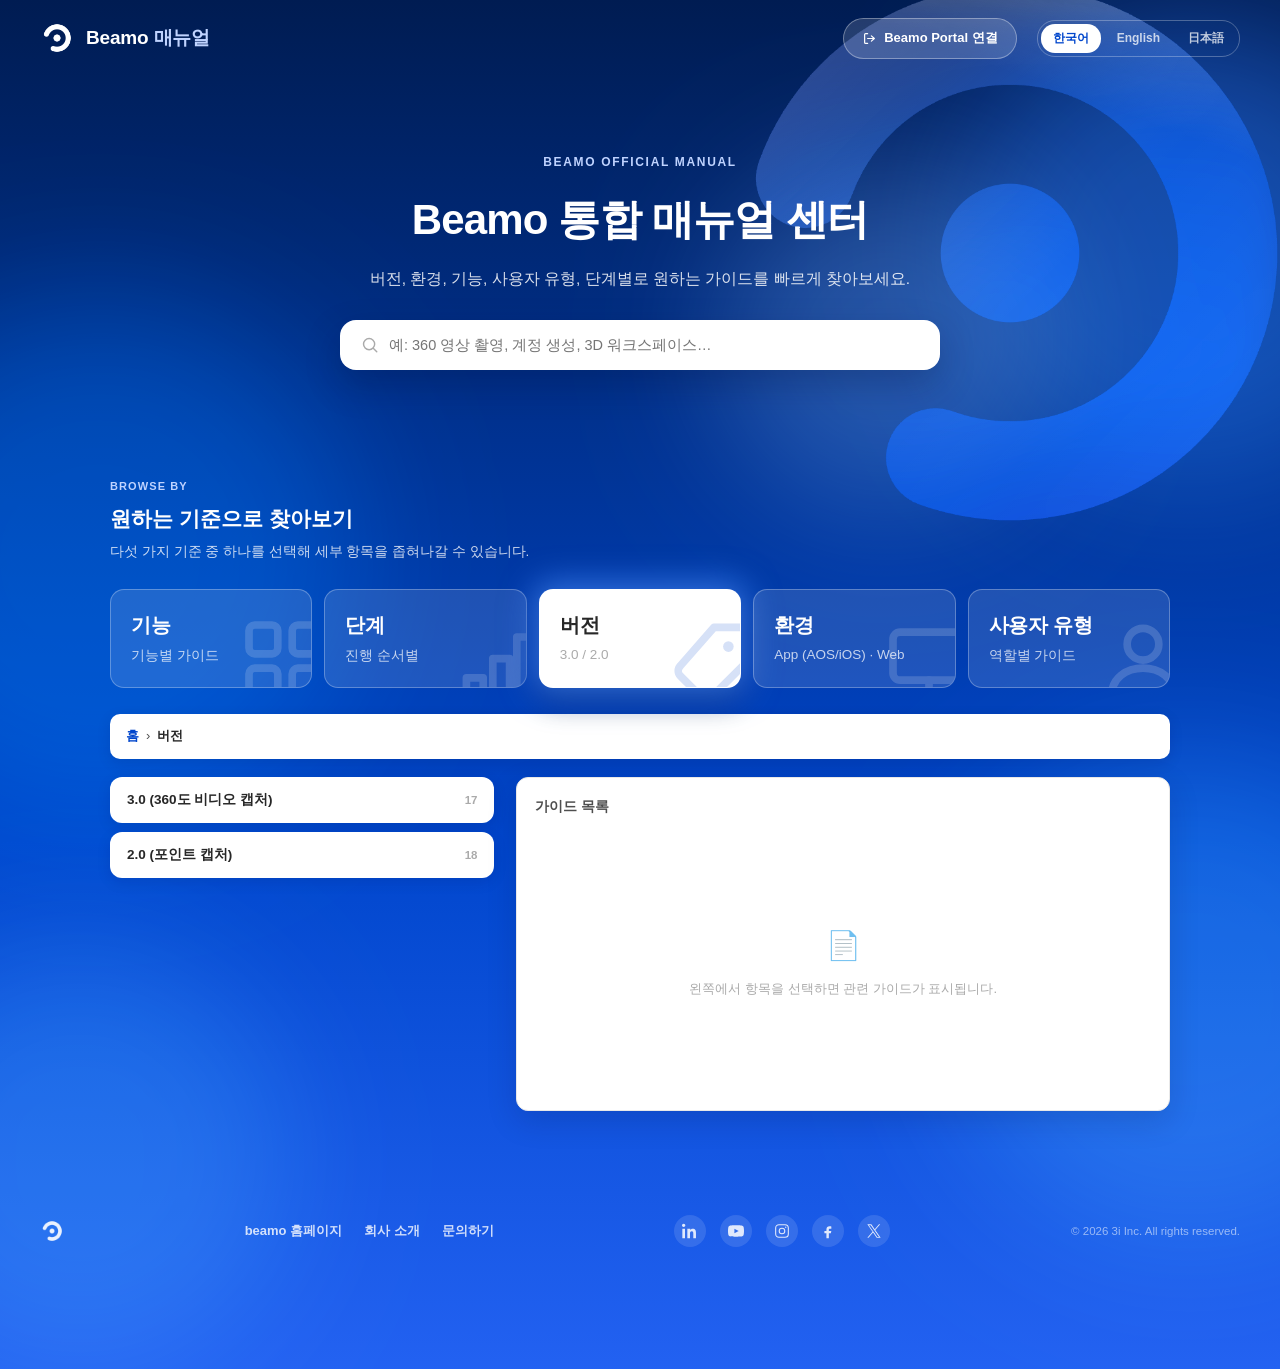
==== index.html @ c6eb1723 "모바일 웹페이지" ====
<!DOCTYPE html>
<html lang="ko">
<head>
<meta charset="UTF-8" />
<meta name="viewport" content="width=device-width, initial-scale=1.0, maximum-scale=1.0, user-scalable=no" />
<title>Beamo Manual Center</title>
<link rel="icon" type="image/png" href="beamo-mark-blue.png" />
<link rel="stylesheet" href="style.css" />
</head>
<body>

<div class="page-blob-3" aria-hidden="true"></div>
<div class="page-blob-4" aria-hidden="true"></div>
<div class="page-blob-5" aria-hidden="true"></div>
<div class="cursor-glow" id="cursor-glow" aria-hidden="true"></div>

<header>
  <div class="logo" id="logo-home">
    <img src="beamo-mark-white.png" alt="Beamo" class="logo-mark" />
    <div class="logo-text" id="site-name">Beamo <span>매뉴얼</span></div>
  </div>
  <div class="header-right">
    <a href="https://accounts.beamo.ai/login" target="_blank" rel="noopener" class="portal-btn" id="portal-btn">
      <svg viewBox="0 0 20 20"><path d="M7.5 3.5H4.8a1.3 1.3 0 0 0-1.3 1.3v10.4a1.3 1.3 0 0 0 1.3 1.3h2.7M12.5 13.5 16.5 10 12.5 6.5M16 10H7.5" stroke-width="1.6" stroke-linecap="round" stroke-linejoin="round"/></svg>
      <span id="portal-btn-label">Beamo Portal 연결</span>
    </a>
    <div class="lang-switch">
      <button data-lang="ko" class="active">한국어</button>
      <button data-lang="en">English</button>
      <button data-lang="ja">日本語</button>
    </div>
  </div>
</header>

<section class="hero">
  <div class="hero-watermark" aria-hidden="true"></div>
  <div class="hero-label" id="hero-label">BEAMO OFFICIAL MANUAL</div>
  <h1 id="hero-title">beamo 통합 매뉴얼 센터</h1>
  <p id="hero-subtitle">버전, 환경, 기능, 사용자 유형, 단계별로 원하는 가이드를 빠르게 찾아보세요.</p>
  <div class="hero-search">
    <span class="search-icon"><svg viewBox="0 0 20 20" fill="none" stroke="currentColor"><circle cx="9" cy="9" r="6.2" stroke-width="1.6"/><path d="M13.6 13.6 17.5 17.5" stroke-width="1.6" stroke-linecap="round"/></svg></span>
    <input type="text" id="hero-search-input" placeholder="예: 360 영상 촬영, 계정 생성, 3D 워크스페이스…" />
  </div>
</section>

<section class="browse" id="browse-section">
  <div class="section-head">
    <div class="eng" id="browse-eng">BROWSE BY</div>
    <h2 id="browse-title">원하는 기준으로 찾아보기</h2>
    <p id="browse-desc">다섯 가지 기준 중 하나를 선택해 세부 항목을 좁혀나갈 수 있습니다.</p>
  </div>

  <div class="tabs" id="tabs"></div>
  <div class="breadcrumb" id="breadcrumb"></div>

  <div class="panel" id="panel">
    <div class="chip-list" id="chip-list"></div>
    <div class="result-box">
      <div class="result-title" id="result-title"></div>
      <div id="result-area"></div>
    </div>
  </div>
</section>

<footer>
  <img src="beamo-mark-white.png" alt="beamo" class="footer-logo" />
  <div class="footer-links" id="footer-links"></div>
  <div class="footer-social" id="footer-social"></div>
  <div class="footer-copy" id="footer-copy"></div>
</footer>

<script src="content-data.js"></script>
<script src="i18n-ui.js"></script>
<script src="app.js"></script>
</body>
</html>
---- style.css ----
@font-face {
  font-family: 'Pretendard';
  src: url('https://cdn.jsdelivr.net/gh/orioncactus/pretendard@v1.3.9/dist/web/static/woff2/Pretendard-Regular.woff2') format('woff2');
  font-weight: 400;
}
@font-face {
  font-family: 'Pretendard';
  src: url('https://cdn.jsdelivr.net/gh/orioncactus/pretendard@v1.3.9/dist/web/static/woff2/Pretendard-Medium.woff2') format('woff2');
  font-weight: 500;
}
@font-face {
  font-family: 'Pretendard';
  src: url('https://cdn.jsdelivr.net/gh/orioncactus/pretendard@v1.3.9/dist/web/static/woff2/Pretendard-SemiBold.woff2') format('woff2');
  font-weight: 600;
}
@font-face {
  font-family: 'Pretendard';
  src: url('https://cdn.jsdelivr.net/gh/orioncactus/pretendard@v1.3.9/dist/web/static/woff2/Pretendard-Bold.woff2') format('woff2');
  font-weight: 700;
}

:root{
  --primary:#0046CC;
  --primary-hover:#3370DB;
  --primary-light:#E6EEFF;
  --text:#272727;
  --text-secondary:#4E4E4E;
  --caption:#aaaaaa;
  --border:#e8e8e8;
  --bg:#ffffff;
  --bg-soft:#f8f9fb;
  --gradient-brand:linear-gradient(135deg, #001C52 0%, #0046CC 55%, #2F6BFF 100%);
  --gradient-body-bg:linear-gradient(180deg, #001C52 0%, #0046CC 35%, #2F6BFF 65%, #001C52 100%);
}
*{box-sizing:border-box;margin:0;padding:0;}
html{scroll-behavior:smooth;}
body{
  position:relative;overflow-x:hidden;
  font-family:'Pretendard', -apple-system, sans-serif;
  color:var(--text);
  background-color:#001C52;
  background-image:
    radial-gradient(rgba(255,255,255,0.35) 0.6px, transparent 0.6px),
    var(--gradient-body-bg);
  background-size:18px 18px, 100% 2400px;
  background-repeat:repeat, no-repeat;
  line-height:1.6;
}
body::before{
  content:"";position:absolute;z-index:-1;pointer-events:none;
  top:20px;right:-140px;width:460px;height:460px;border-radius:50%;
  background:#2F6BFF;filter:blur(70px);opacity:0.42;mix-blend-mode:screen;
  animation:pageBlobA 18s ease-in-out infinite;
}
body::after{
  content:"";position:absolute;z-index:-1;pointer-events:none;
  top:300px;left:-160px;width:520px;height:520px;border-radius:50%;
  background:#0046CC;filter:blur(70px);opacity:0.45;mix-blend-mode:screen;
  animation:pageBlobB 22s ease-in-out infinite;
}
.page-blob-3{
  position:absolute;z-index:-1;pointer-events:none;
  top:170px;left:56%;width:340px;height:340px;border-radius:50%;
  background:#7fa8ff;filter:blur(65px);opacity:0.28;mix-blend-mode:screen;
  animation:pageBlobC 15s ease-in-out infinite;
}
.page-blob-4{
  position:absolute;z-index:-1;pointer-events:none;
  bottom:40px;right:-150px;width:480px;height:480px;border-radius:50%;
  background:#2F6BFF;filter:blur(70px);opacity:0.4;mix-blend-mode:screen;
  animation:pageBlobD 19s ease-in-out infinite;
}
.page-blob-5{
  position:absolute;z-index:-1;pointer-events:none;
  bottom:-90px;left:-130px;width:420px;height:420px;border-radius:50%;
  background:#2F6BFF;filter:blur(65px);opacity:0.36;mix-blend-mode:screen;
  animation:pageBlobE 16s ease-in-out infinite;
}
@keyframes pageBlobA{0%,100%{transform:translate(0,0) scale(1);}50%{transform:translate(-40px,35px) scale(1.12);}}
@keyframes pageBlobB{0%,100%{transform:translate(0,0) scale(1);}50%{transform:translate(35px,-30px) scale(1.08);}}
@keyframes pageBlobC{0%,100%{transform:translate(0,0) scale(1);}50%{transform:translate(-25px,-30px) scale(0.92);}}
@keyframes pageBlobD{0%,100%{transform:translate(0,0) scale(1);}50%{transform:translate(-30px,-25px) scale(1.1);}}
@keyframes pageBlobE{0%,100%{transform:translate(0,0) scale(1);}50%{transform:translate(30px,20px) scale(0.94);}}
@media (prefers-reduced-motion: reduce){
  body::before,body::after,.page-blob-3,.page-blob-4,.page-blob-5{animation:none !important;}
}
.cursor-glow{
  position:fixed;top:0;left:0;z-index:9999;pointer-events:none;
  width:26px;height:26px;margin:-13px 0 0 -13px;border-radius:50%;
  background:radial-gradient(circle, rgba(120,170,255,0.9) 0%, rgba(70,140,255,0.35) 45%, rgba(70,140,255,0) 72%);
  filter:blur(3px);mix-blend-mode:screen;
  opacity:0;transition:opacity .25s ease, transform .12s ease-out;
  will-change:transform;
}
.cursor-glow.active{opacity:1;}
@media (prefers-reduced-motion: reduce){
  .cursor-glow{transition:opacity .25s ease;}
}
a{text-decoration:none;color:inherit;}
button{font-family:inherit;cursor:pointer;border:none;background:none;}
ul{list-style:none;}

/* ---------- Header ---------- */
header{
  position:sticky;top:0;z-index:50;
  display:flex;align-items:center;justify-content:space-between;
  padding:18px 40px;
  background:transparent;
  box-shadow:none;
  transition:background .25s ease, box-shadow .25s ease, backdrop-filter .25s ease;
}
header.scrolled{
  background:rgba(0,20,70,0.62);
  backdrop-filter:blur(14px) saturate(1.4);
  -webkit-backdrop-filter:blur(14px) saturate(1.4);
  box-shadow:0 2px 18px rgba(0,20,70,0.18);
}
.logo{display:flex;align-items:center;gap:12px;cursor:pointer;}
.logo-mark{
  height:34px;width:auto;display:block;flex-shrink:0;
}
.logo-text{font-weight:800;font-size:19px;letter-spacing:-0.01em;color:#fff;white-space:nowrap;}
.logo-text span{color:#BFD3FF;}
.header-right{display:flex;align-items:center;gap:20px;}
.portal-btn{
  display:flex;align-items:center;gap:7px;
  padding:9px 18px;border:1.5px solid rgba(255,255,255,0.35);border-radius:22px;
  background:rgba(255,255,255,0.14);color:#fff;font-size:13px;font-weight:700;
  white-space:nowrap;transition:all .15s ease;
}
.portal-btn svg{width:15px;height:15px;stroke:currentColor;fill:none;flex-shrink:0;}
.portal-btn:hover{background:#fff;color:var(--primary);border-color:transparent;}
.lang-switch{display:flex;gap:4px;border:1.5px solid rgba(255,255,255,0.28);border-radius:18px;padding:3px;}
.lang-switch button{
  font-size:12px;font-weight:600;padding:6px 12px;border-radius:14px;color:rgba(255,255,255,0.75);
}
.lang-switch button.active{background:#fff;color:var(--primary);}

/* ---------- Hero ---------- */
.hero{
  position:relative;overflow:visible;
  text-align:center;padding:76px 24px 60px;
  background:transparent;
}
.hero-watermark{
  position:absolute;top:50%;right:-60px;transform:translateY(-50%);
  width:660px;height:660px;pointer-events:none;
  -webkit-mask-image:url("beamo-mark-white.png");
  mask-image:url("beamo-mark-white.png");
  -webkit-mask-size:contain;mask-size:contain;
  -webkit-mask-repeat:no-repeat;mask-repeat:no-repeat;
  -webkit-mask-position:center;mask-position:center;
  background:linear-gradient(135deg, rgba(255,255,255,0.22) 0%, rgba(255,255,255,0.04) 55%, rgba(255,255,255,0.12) 100%);
  backdrop-filter:blur(22px) saturate(1.3) brightness(1.12);
  -webkit-backdrop-filter:blur(22px) saturate(1.3) brightness(1.12);
  filter:drop-shadow(0 0 40px rgba(255,255,255,0.14));
  animation:heroMarkFloat 10s ease-in-out infinite;
}
.hero-watermark::after{
  content:"";position:absolute;inset:0;
  -webkit-mask-image:inherit;mask-image:inherit;
  -webkit-mask-size:contain;mask-size:contain;
  -webkit-mask-repeat:no-repeat;mask-repeat:no-repeat;
  -webkit-mask-position:center;mask-position:center;
  background:linear-gradient(200deg, rgba(255,255,255,0.32) 0%, rgba(255,255,255,0) 30%);
  mix-blend-mode:overlay;
}
@keyframes heroMarkFloat{0%,100%{transform:translateY(-50%) rotate(0deg);}50%{transform:translateY(calc(-50% + 14px)) rotate(-1.5deg);}}
@media (prefers-reduced-motion: reduce){
  .hero-watermark{animation:none !important;}
}
.hero-label{position:relative;z-index:2;font-size:12px;font-weight:700;color:#BFD3FF;letter-spacing:0.14em;margin-bottom:14px;}
.hero h1{position:relative;z-index:2;font-size:42px;font-weight:800;letter-spacing:-0.02em;margin-bottom:14px;color:#fff;}
.hero p{position:relative;z-index:2;font-size:15.5px;color:rgba(255,255,255,0.85);margin-bottom:28px;}
.hero-search{
  position:relative;z-index:2;max-width:600px;margin:0 auto;display:flex;align-items:center;gap:10px;
  background:#fff;border:1.5px solid rgba(255,255,255,0.4);border-radius:16px;
  padding:15px 20px;box-shadow:0 14px 34px rgba(0,15,60,0.25);
}
.hero-search input{flex:1;border:none;outline:none;font-size:14.5px;font-family:inherit;}
.hero-search .search-icon{display:flex;color:var(--caption);flex-shrink:0;}
.hero-search .search-icon svg{width:18px;height:18px;stroke:currentColor;fill:none;}

/* ---------- Browse-by section ---------- */
.browse{padding:48px 40px 72px;max-width:1140px;margin:0 auto;}
.section-head{margin-bottom:26px;}
.section-head .eng{font-size:11px;font-weight:700;color:#BFD3FF;letter-spacing:0.1em;margin-bottom:6px;}
.section-head h2{font-size:21px;font-weight:800;color:#fff;}
.section-head p{font-size:13.5px;color:rgba(255,255,255,0.8);margin-top:6px;}

.tabs{
  display:grid;grid-template-columns:repeat(5,1fr);gap:12px;margin-bottom:26px;
}
.tab-btn{
  position:relative;overflow:hidden;
  display:flex;flex-direction:column;align-items:flex-start;gap:8px;
  padding:22px 20px;border:1.5px solid rgba(255,255,255,0.28);border-radius:14px;
  background:rgba(255,255,255,0.12);transition:all .15s ease;text-align:left;
}
.tab-btn:hover{border-color:rgba(255,255,255,0.5);background:rgba(255,255,255,0.18);}
.tab-btn.active{
  background:#fff;border-color:transparent;
  box-shadow:
    0 0 32px 6px rgba(70,140,255,0.7),
    0 14px 30px rgba(0,10,45,0.4);
}
.tab-icon{
  position:absolute;z-index:0;bottom:-22px;right:-22px;
  width:96px;height:96px;color:#fff;opacity:0.16;pointer-events:none;
}
.tab-icon svg{width:100%;height:100%;stroke:currentColor;fill:none;}
.tab-btn.active .tab-icon{color:var(--primary);}
.tab-content{position:relative;z-index:1;display:flex;flex-direction:column;gap:8px;}
.tab-title{font-size:19.5px;font-weight:800;color:#fff;letter-spacing:-0.01em;}
.tab-btn.active .tab-title{color:var(--text);}
.tab-sub{font-size:13.5px;color:rgba(255,255,255,0.75);}
.tab-btn.active .tab-sub{color:var(--caption);}

/* breadcrumb */
.breadcrumb{
  display:flex;align-items:center;flex-wrap:wrap;gap:7px;font-size:13px;color:var(--text-secondary);
  margin-bottom:18px;padding:12px 16px;background:#fff;border-radius:10px;
  box-shadow:0 4px 14px rgba(0,20,70,0.12);
}
.breadcrumb b{color:var(--primary);font-weight:700;cursor:pointer;}
.breadcrumb .crumb-current{color:var(--text);font-weight:700;}

/* panel: chip list + results */
.panel{display:grid;grid-template-columns:1fr 1.7fr;gap:22px;align-items:start;transition:grid-template-columns .15s ease;}
.panel.reading-mode{grid-template-columns:1fr;}
.panel.reading-mode .chip-list{display:none;}
.chip-list{display:flex;flex-direction:column;gap:9px;}
.chip{
  display:flex;align-items:center;justify-content:space-between;gap:10px;
  padding:13px 16px;border:1.5px solid transparent;border-radius:12px;
  font-size:13.5px;font-weight:700;color:var(--text);background:#fff;transition:all .15s ease;
  box-shadow:0 4px 14px rgba(0,20,70,0.12);
}
.chip:hover{border-color:var(--primary);box-shadow:0 6px 16px rgba(0,20,70,0.18);}
.chip.active{background:var(--primary-light);border-color:var(--primary);color:var(--primary);}
.chip .count{font-size:11.5px;color:var(--caption);font-weight:600;}
.chip.active .count{color:var(--primary);}

/* result / article list */
.result-box{
  border:1px solid var(--border);border-radius:12px;padding:18px;min-height:320px;background:#fff;
  box-shadow:0 10px 30px rgba(0,20,70,0.16);
  transition:max-width .15s ease, padding .15s ease;
}
.panel.reading-mode .result-box{
  max-width:880px;margin:0 auto;padding:36px 44px;background:#fff;
}
.result-title{font-size:13.5px;font-weight:700;margin-bottom:15px;color:var(--text-secondary);}
.panel.reading-mode .result-title{display:none;}
.article-card{
  display:flex;align-items:flex-start;gap:13px;
  background:#fff;border:1.5px solid var(--border);border-radius:11px;
  padding:15px 16px;margin-bottom:10px;cursor:pointer;transition:all .15s;
}
.article-card:hover{border-color:var(--primary);box-shadow:0 6px 16px rgba(0,70,204,0.08);}
.article-card .badge{
  flex-shrink:0;font-size:10.5px;font-weight:700;color:var(--primary);
  background:var(--primary-light);border-radius:6px;padding:4px 9px;white-space:nowrap;
}
.article-card .a-title{font-size:14.5px;font-weight:700;color:var(--text);margin-bottom:4px;}
.article-card .a-snippet{font-size:12.5px;color:var(--text-secondary);
  display:-webkit-box;-webkit-line-clamp:2;-webkit-box-orient:vertical;overflow:hidden;}
.empty-state{
  display:flex;flex-direction:column;align-items:center;justify-content:center;
  height:260px;color:var(--caption);font-size:13px;text-align:center;gap:6px;
}
.empty-state .em-icon{font-size:28px;margin-bottom:4px;}

/* article detail — full document reading view */
.article-detail{background:#fff;border-radius:12px;}
.a-top-row{display:flex;align-items:center;justify-content:space-between;gap:12px;margin-bottom:24px;flex-wrap:wrap;}
.back-btn{
  display:inline-flex;align-items:center;gap:7px;font-size:13.5px;font-weight:700;
  color:var(--primary);padding:9px 6px;
}
.share-btn{
  display:inline-flex;align-items:center;gap:7px;font-size:13px;font-weight:700;
  color:var(--primary);background:var(--primary-light);border-radius:8px;padding:8px 14px;
  transition:all .15s ease;
}
.share-btn svg{width:16px;height:16px;flex-shrink:0;}
.share-btn:hover{background:var(--primary);color:#fff;}
.share-btn.copied{background:#1a9c5e;color:#fff;}
.article-detail .a-badge-row{margin-bottom:12px;}
.article-detail .a-badge-row span{
  font-size:11.5px;font-weight:700;color:var(--primary);background:var(--primary-light);
  padding:5px 12px;border-radius:7px;
}
.article-detail h3.a-doc-title{font-size:27px;font-weight:800;margin-bottom:26px;line-height:1.4;letter-spacing:-0.01em;}
.article-body{font-size:15px;color:var(--text-secondary);}
.article-body h2{font-size:18px;font-weight:700;color:var(--text);margin:28px 0 12px;}
.article-body h3{font-size:15.5px;font-weight:700;color:var(--text);margin:22px 0 10px;}
.article-body h4{font-size:14px;font-weight:700;color:var(--text);margin:18px 0 8px;}
.article-body p{margin-bottom:14px;line-height:1.8;}
.article-body ul, .article-body ol{margin:0 0 14px 22px;}
.article-body li{margin-bottom:8px;line-height:1.8;}
.article-body strong{color:var(--text);font-weight:700;}
.article-body hr{border:none;border-top:1px solid var(--border);margin:26px 0;}
.article-body img{max-width:100%;height:auto;border-radius:10px;border:1px solid var(--border);margin:10px 0 18px;display:block;cursor:zoom-in;transition:opacity .15s ease;}
.article-body img:hover{opacity:0.88;}

/* image lightbox */
.lightbox-overlay{
  position:fixed;inset:0;z-index:200;background:rgba(20,20,24,0.88);
  display:none;align-items:center;justify-content:center;padding:40px;
  cursor:zoom-out;
}
.lightbox-overlay.open{display:flex;}
.lightbox-overlay .lightbox-img{
  max-width:100%;max-height:100%;border-radius:8px;
  box-shadow:0 20px 60px rgba(0,0,0,0.5);cursor:default;
}
.lightbox-overlay .lightbox-close{
  position:absolute;top:20px;right:28px;font-size:32px;line-height:1;color:#fff;
  background:rgba(255,255,255,0.12);border-radius:50%;width:40px;height:40px;
  display:flex;align-items:center;justify-content:center;cursor:pointer;
}
.lightbox-overlay .lightbox-close:hover{background:rgba(255,255,255,0.24);}
.article-body table{width:100%;border-collapse:collapse;margin:12px 0 20px;font-size:12.5px;}
.article-body th, .article-body td{border:1px solid var(--border);padding:9px 11px;text-align:left;vertical-align:top;white-space:normal;word-break:keep-all;}
.article-body th{background:var(--bg-soft);font-weight:700;color:var(--text);}
.article-body td[colspan]{background:var(--primary-light);font-weight:600;color:var(--text);}
.article-body a[data-goto-key]{color:var(--primary);font-weight:600;text-decoration:underline;cursor:pointer;}
.article-body a[data-goto-key]:hover{color:var(--primary-hover);}

.external-link-box{
  margin-top:24px;padding:16px 18px;background:var(--primary-light);border-radius:12px;
  display:flex;align-items:center;justify-content:space-between;gap:12px;flex-wrap:wrap;
}
.external-link-box span{font-size:13.5px;color:var(--text);font-weight:500;}
.external-link-box a.ext-btn{
  background:var(--gradient-brand);color:#fff;font-size:13px;font-weight:700;
  padding:10px 18px;border-radius:9px;white-space:nowrap;box-shadow:0 4px 12px rgba(0,70,204,0.25);
}

/* search results mode */
.search-info{font-size:13px;color:var(--text-secondary);margin-bottom:15px;}
.search-info b{color:var(--primary);}

/* ---------- Footer ---------- */
footer{
  padding:32px 40px;
  display:flex;justify-content:space-between;align-items:center;flex-wrap:wrap;gap:16px;
  background:transparent;
}
.footer-logo{height:24px;width:auto;opacity:0.9;}
.footer-links{display:flex;gap:22px;font-size:13px;color:rgba(255,255,255,0.8);flex-wrap:wrap;}
.footer-links button,.footer-links a{font-size:13px;font-weight:600;color:rgba(255,255,255,0.8);}
.footer-links button:hover,.footer-links a:hover{color:#fff;}
.footer-social{display:flex;gap:14px;align-items:center;}
.footer-social .social-link{display:flex;align-items:center;justify-content:center;width:32px;height:32px;border-radius:50%;background:rgba(255,255,255,0.12);color:rgba(255,255,255,0.85);transition:all .15s ease;}
.footer-social .social-link svg{width:16px;height:16px;}
.footer-social .social-link:hover{background:rgba(255,255,255,0.22);color:#fff;}
.footer-copy{font-size:11.5px;color:rgba(255,255,255,0.55);}

@media (max-width:900px){
  .tabs{grid-template-columns:repeat(3,1fr);}
  .panel{grid-template-columns:1fr;}
  .portal-btn span{display:none;}
  .portal-btn{padding:9px;border-radius:50%;}
  .panel.reading-mode .result-box{padding:24px 20px;}

  .logo-text{font-size:16px;}
  .lang-switch button{font-size:11px;padding:5px 9px;}
  .hero-label{font-size:10.5px;}
  .hero h1{font-size:30px;}
  .hero p{font-size:13.5px;}
  .hero-search input{font-size:13.5px;}
  .section-head h2{font-size:18px;}
  .section-head p{font-size:12.5px;}
  .tab-title{font-size:17px;}
  .tab-sub{font-size:12px;}
}
@media (max-width:600px){
  .tabs{grid-template-columns:repeat(2,1fr);}

  .logo-text{font-size:14px;}
  .lang-switch button{font-size:10px;padding:4px 7px;}
  .hero-label{font-size:9.5px;letter-spacing:0.1em;}
  .hero h1{font-size:23px;margin-bottom:10px;}
  .hero p{font-size:12.5px;}
  .hero-search input{font-size:13px;}
  .section-head h2{font-size:16.5px;}
  .tab-title{font-size:15.5px;}
  .tab-sub{font-size:11.5px;}

  header{padding:14px 16px;}
  .logo{gap:8px;}
  .logo-mark{height:28px;}
  .logo-text{font-size:13px;}
}
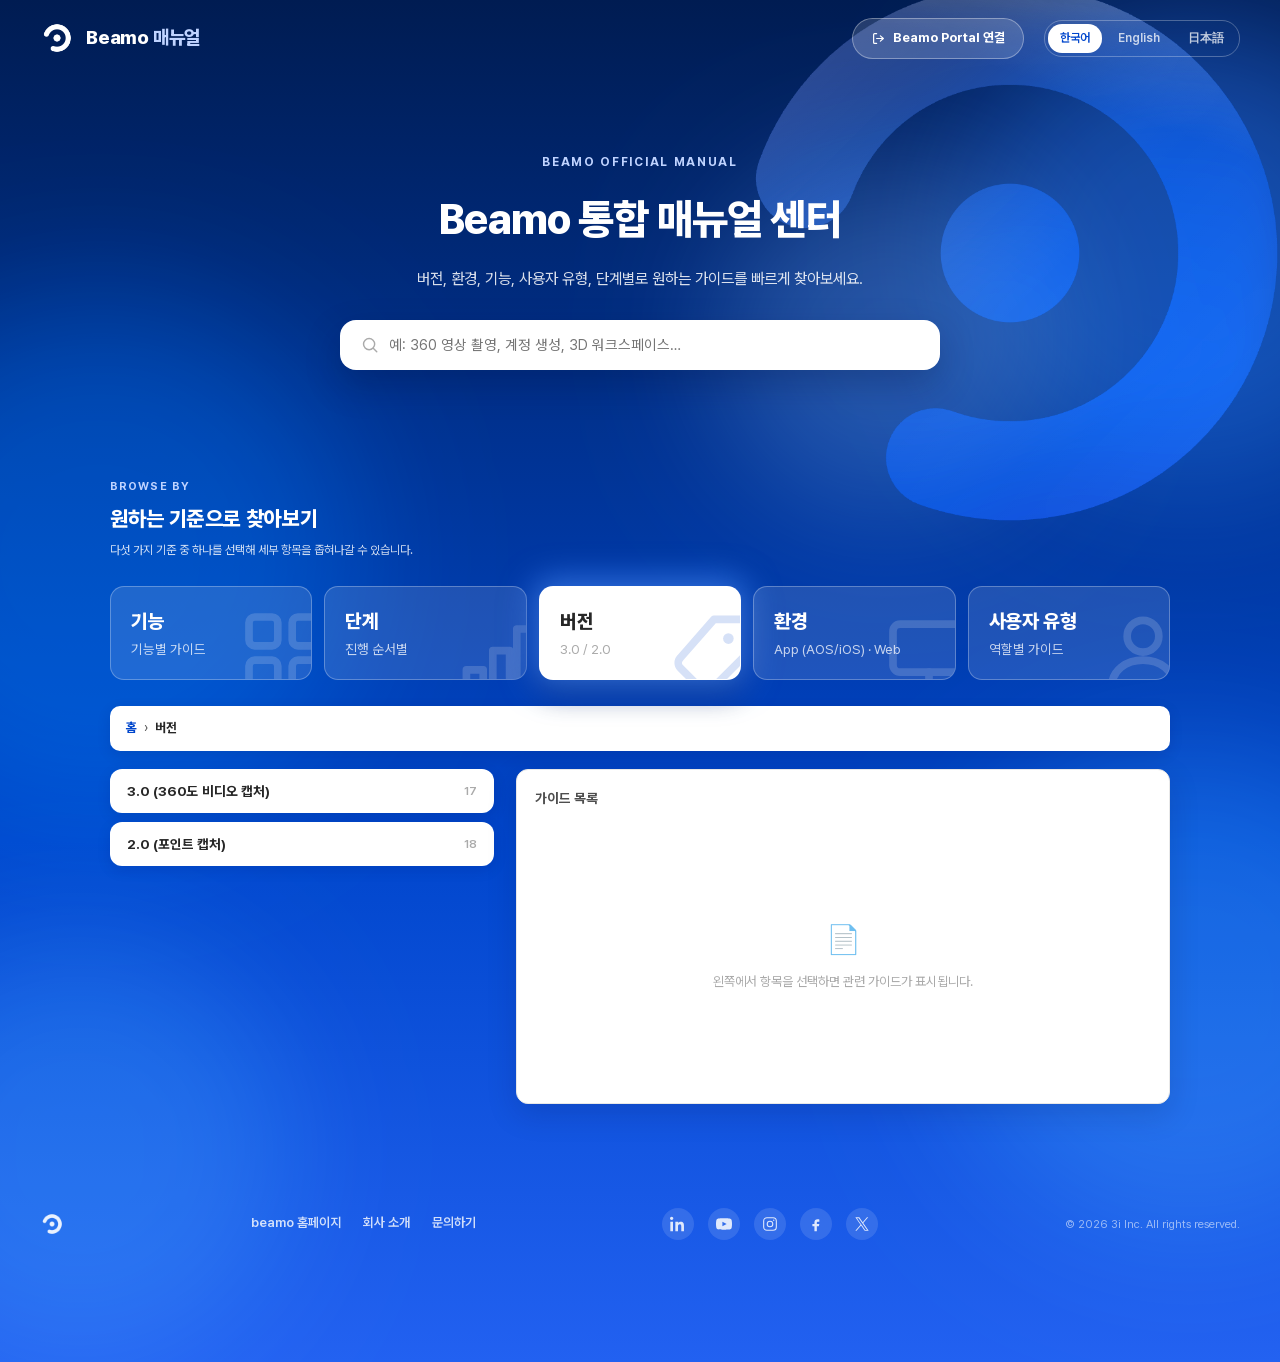
==== commit 05e248af: "Update index.html" ====
--- a/index.html
+++ b/index.html
@@ -47,7 +47,7 @@
   <div class="section-head">
     <div class="eng" id="browse-eng">BROWSE BY</div>
     <h2 id="browse-title">원하는 기준으로 찾아보기</h2>
-    <p id="browse-desc">다섯 가지 기준 중 하나를 선택해 세부 항목을 좁혀나갈 수 있습니다.</p>
+    <p id="browse-desc" style="font-size:12px;">다섯 가지 기준 중 하나를 선택해 세부 항목을 좁혀나갈 수 있습니다.</p>
   </div>
 
   <div class="tabs" id="tabs"></div>
--- a/style.css
+++ b/style.css
@@ -1,22 +1,8 @@
 @font-face {
   font-family: 'Pretendard';
-  src: url('https://cdn.jsdelivr.net/gh/orioncactus/pretendard@v1.3.9/dist/web/static/woff2/Pretendard-Regular.woff2') format('woff2');
-  font-weight: 400;
-}
-@font-face {
-  font-family: 'Pretendard';
-  src: url('https://cdn.jsdelivr.net/gh/orioncactus/pretendard@v1.3.9/dist/web/static/woff2/Pretendard-Medium.woff2') format('woff2');
-  font-weight: 500;
-}
-@font-face {
-  font-family: 'Pretendard';
-  src: url('https://cdn.jsdelivr.net/gh/orioncactus/pretendard@v1.3.9/dist/web/static/woff2/Pretendard-SemiBold.woff2') format('woff2');
-  font-weight: 600;
-}
-@font-face {
-  font-family: 'Pretendard';
-  src: url('https://cdn.jsdelivr.net/gh/orioncactus/pretendard@v1.3.9/dist/web/static/woff2/Pretendard-Bold.woff2') format('woff2');
-  font-weight: 700;
+  src: url('PretendardVariable.woff2') format('woff2-variations'), url('PretendardVariable.woff2') format('woff2');
+  font-weight: 45 920;
+  font-display: swap;
 }
 
 :root{
@@ -33,18 +19,27 @@
   --gradient-body-bg:linear-gradient(180deg, #001C52 0%, #0046CC 35%, #2F6BFF 65%, #001C52 100%);
 }
 *{box-sizing:border-box;margin:0;padding:0;}
-html{scroll-behavior:smooth;}
+html{scroll-behavior:smooth;touch-action:pan-y;}
+html.zoom-allowed{touch-action:auto;}
+html.zoom-allowed body{touch-action:auto;}
 body{
-  position:relative;overflow-x:hidden;
+  position:relative;overflow-x:hidden;touch-action:pan-y;
   font-family:'Pretendard', -apple-system, sans-serif;
   color:var(--text);
   background-color:#001C52;
-  background-image:
-    radial-gradient(rgba(255,255,255,0.35) 0.6px, transparent 0.6px),
-    var(--gradient-body-bg);
-  background-size:18px 18px, 100% 2400px;
-  background-repeat:repeat, no-repeat;
+  background-image:var(--gradient-body-bg);
+  background-size:100% 2400px;
+  background-repeat:no-repeat;
   line-height:1.6;
+}
+@media (min-width:901px){
+  body{
+    background-image:
+      radial-gradient(rgba(255,255,255,0.35) 0.6px, transparent 0.6px),
+      var(--gradient-body-bg);
+    background-size:18px 18px, 100% 2400px;
+    background-repeat:repeat, no-repeat;
+  }
 }
 body::before{
   content:"";position:absolute;z-index:-1;pointer-events:none;
@@ -322,7 +317,9 @@
 }
 .lightbox-overlay .lightbox-close:hover{background:rgba(255,255,255,0.24);}
 .article-body table{width:100%;border-collapse:collapse;margin:12px 0 20px;font-size:12.5px;}
-.article-body th, .article-body td{border:1px solid var(--border);padding:9px 11px;text-align:left;vertical-align:top;white-space:normal;word-break:keep-all;}
+.article-body th, .article-body td{border:1px solid var(--border);padding:9px 11px;text-align:left;vertical-align:top;white-space:normal;word-break:keep-all;overflow-wrap:break-word;}
+/* Japanese prose has no spaces to break at — keep-all would refuse to wrap at all and blow out the table width, so let Japanese use normal CJK line-breaking instead */
+html:lang(ja) .article-body th, html:lang(ja) .article-body td{word-break:normal;}
 .article-body th{background:var(--bg-soft);font-weight:700;color:var(--text);}
 .article-body td[colspan]{background:var(--primary-light);font-weight:600;color:var(--text);}
 .article-body a[data-goto-key]{color:var(--primary);font-weight:600;text-decoration:underline;cursor:pointer;}
@@ -375,22 +372,64 @@
   .section-head p{font-size:12.5px;}
   .tab-title{font-size:17px;}
   .tab-sub{font-size:12px;}
+  .hero-watermark{width:480px;height:480px;right:-80px;}
 }
 @media (max-width:600px){
   .tabs{grid-template-columns:repeat(2,1fr);}
+
+  .article-card{flex-direction:column;align-items:flex-start;}
+  .article-card .badge{white-space:normal;}
 
   .logo-text{font-size:14px;}
   .lang-switch button{font-size:10px;padding:4px 7px;}
   .hero-label{font-size:9.5px;letter-spacing:0.1em;}
   .hero h1{font-size:23px;margin-bottom:10px;}
-  .hero p{font-size:12.5px;}
+  .hero p{font-size:11px;}
   .hero-search input{font-size:13px;}
   .section-head h2{font-size:16.5px;}
+  .section-head p{font-size:12px;}
   .tab-title{font-size:15.5px;}
   .tab-sub{font-size:11.5px;}
+  .hero-watermark{width:360px;height:360px;right:-90px;}
 
   header{padding:14px 16px;}
   .logo{gap:8px;}
   .logo-mark{height:28px;}
   .logo-text{font-size:13px;}
 }
+
+/* ---------- Mobile: distraction-free article reading page ---------- */
+@media (max-width:760px){
+  body.mobile-article-view{background-color:#fff;background-image:none;}
+  body.mobile-article-view::before,
+  body.mobile-article-view::after,
+  body.mobile-article-view .page-blob-3,
+  body.mobile-article-view .page-blob-4,
+  body.mobile-article-view .page-blob-5,
+  body.mobile-article-view .cursor-glow,
+  body.mobile-article-view header,
+  body.mobile-article-view .hero,
+  body.mobile-article-view .section-head,
+  body.mobile-article-view .tabs,
+  body.mobile-article-view .breadcrumb,
+  body.mobile-article-view footer{
+    display:none;
+  }
+  body.mobile-article-view .browse{padding:0;max-width:none;}
+  body.mobile-article-view .panel{gap:0;}
+  body.mobile-article-view .panel.reading-mode .result-box{
+    border:none;border-radius:0;box-shadow:none;
+    padding:20px 18px 100px;max-width:none;min-height:100vh;background:#fff;
+  }
+  body.mobile-article-view .article-detail{border-radius:0;}
+  body.mobile-article-view .a-top-row{
+    position:fixed;left:0;right:0;bottom:0;z-index:200;
+    margin:0;padding:12px 16px;background:#fff;
+    box-shadow:0 -6px 20px rgba(0,20,70,0.14);
+  }
+  body.mobile-article-view .back-btn{
+    flex:1;justify-content:center;padding:12px;margin:0;
+    background:var(--primary-light);border-radius:10px;color:var(--primary);
+  }
+  body.mobile-article-view .share-btn{flex-shrink:0;}
+}
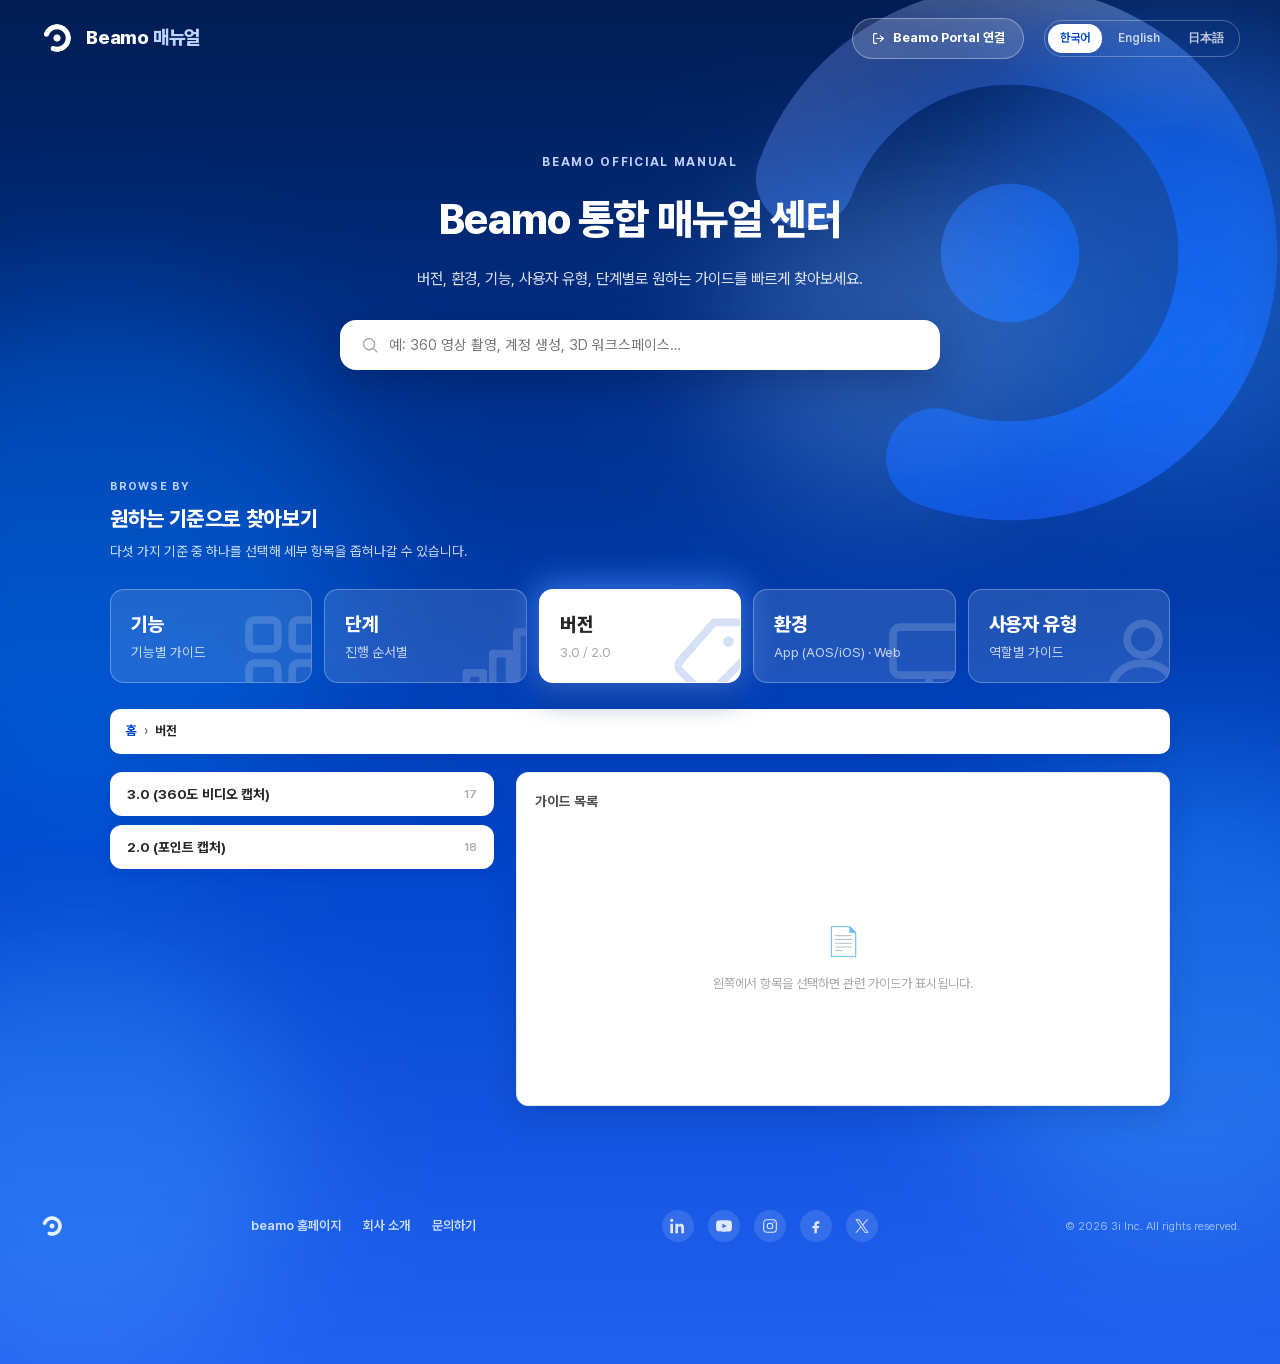
==== commit 66aff5bb: "Update index.html" ====
--- a/index.html
+++ b/index.html
@@ -47,7 +47,7 @@
   <div class="section-head">
     <div class="eng" id="browse-eng">BROWSE BY</div>
     <h2 id="browse-title">원하는 기준으로 찾아보기</h2>
-    <p id="browse-desc" style="font-size:12px;">다섯 가지 기준 중 하나를 선택해 세부 항목을 좁혀나갈 수 있습니다.</p>
+    <p id="browse-desc">다섯 가지 기준 중 하나를 선택해 세부 항목을 좁혀나갈 수 있습니다.</p>
   </div>
 
   <div class="tabs" id="tabs"></div>
--- a/style.css
+++ b/style.css
@@ -19,7 +19,7 @@
   --gradient-body-bg:linear-gradient(180deg, #001C52 0%, #0046CC 35%, #2F6BFF 65%, #001C52 100%);
 }
 *{box-sizing:border-box;margin:0;padding:0;}
-html{scroll-behavior:smooth;touch-action:pan-y;}
+html{scroll-behavior:smooth;touch-action:pan-y;-webkit-text-size-adjust:100%;text-size-adjust:100%;}
 html.zoom-allowed{touch-action:auto;}
 html.zoom-allowed body{touch-action:auto;}
 body{
@@ -181,7 +181,7 @@
 .section-head{margin-bottom:26px;}
 .section-head .eng{font-size:11px;font-weight:700;color:#BFD3FF;letter-spacing:0.1em;margin-bottom:6px;}
 .section-head h2{font-size:21px;font-weight:800;color:#fff;}
-.section-head p{font-size:13.5px;color:rgba(255,255,255,0.8);margin-top:6px;}
+.section-head p{font-size:13.5px;color:rgba(255,255,255,0.8);margin-top:6px;word-break:keep-all;}
 
 .tabs{
   display:grid;grid-template-columns:repeat(5,1fr);gap:12px;margin-bottom:26px;
@@ -387,7 +387,7 @@
   .hero p{font-size:11px;}
   .hero-search input{font-size:13px;}
   .section-head h2{font-size:16.5px;}
-  .section-head p{font-size:12px;}
+  .section-head p{font-size:11px;}
   .tab-title{font-size:15.5px;}
   .tab-sub{font-size:11.5px;}
   .hero-watermark{width:360px;height:360px;right:-90px;}
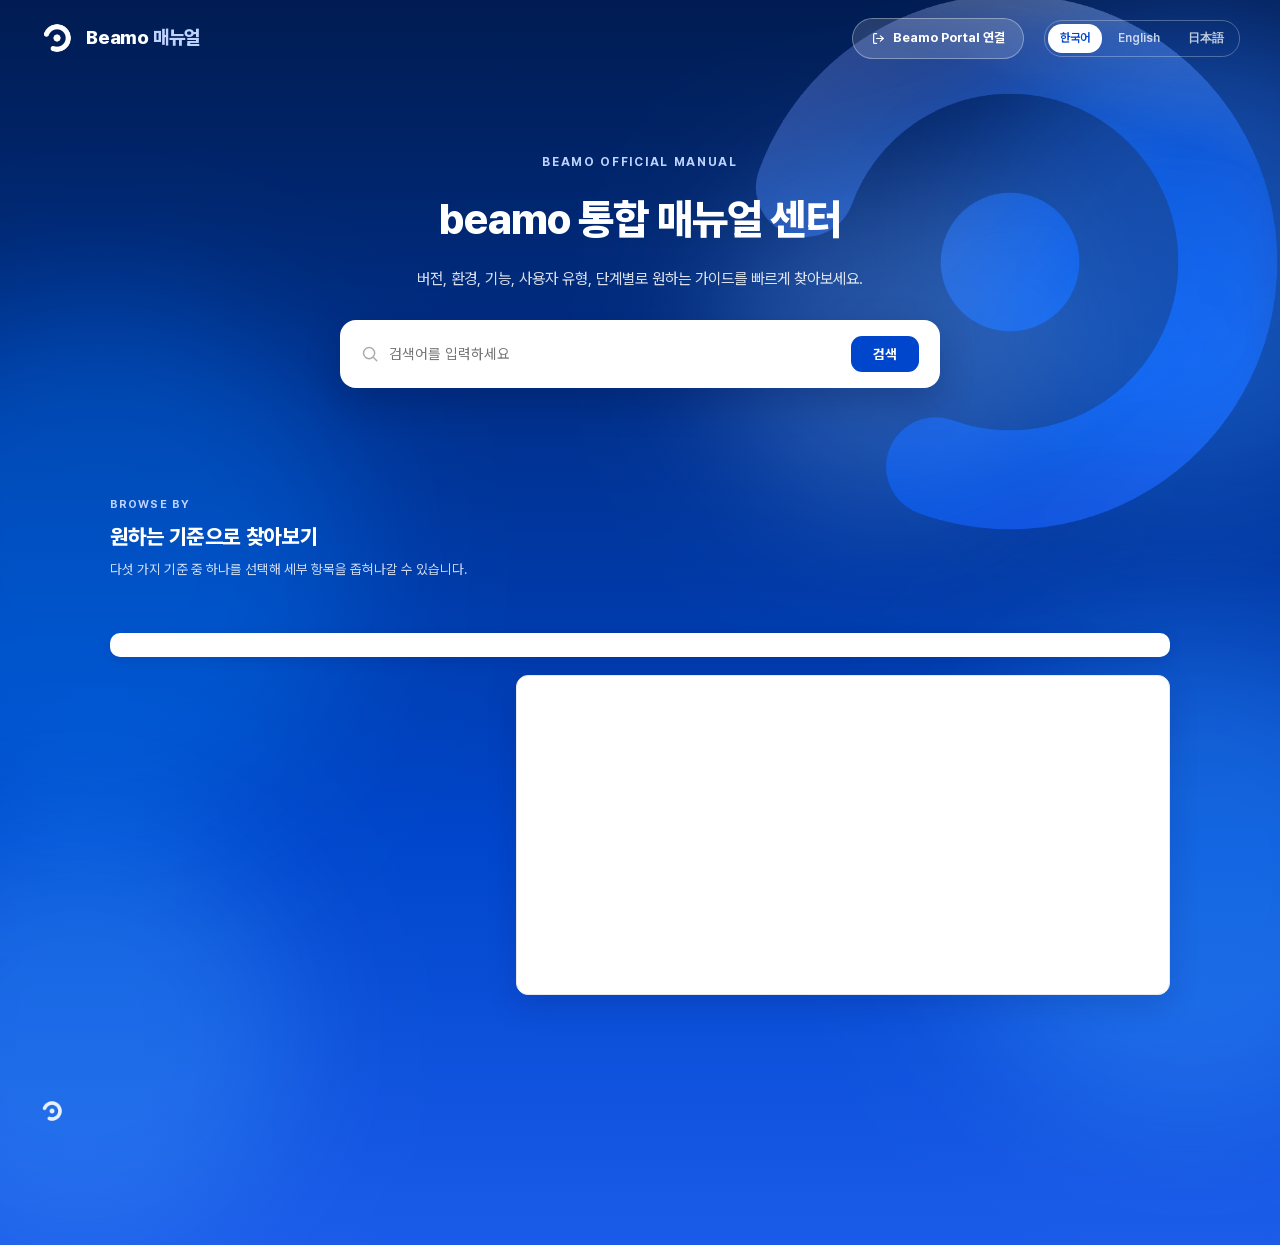
==== commit 85e57352: "검색바 디자인 수정" ====
--- a/index.html
+++ b/index.html
@@ -13,6 +13,14 @@
 <div class="page-blob-4" aria-hidden="true"></div>
 <div class="page-blob-5" aria-hidden="true"></div>
 <div class="cursor-glow" id="cursor-glow" aria-hidden="true"></div>
+
+<div class="floating-search" id="floating-search">
+  <button type="button" class="floating-search-btn" id="floating-search-btn" aria-label="search">
+    <svg viewBox="0 0 20 20" fill="none" stroke="currentColor"><circle cx="9" cy="9" r="6.2" stroke-width="1.6"/><path d="M13.6 13.6 17.5 17.5" stroke-width="1.6" stroke-linecap="round"/></svg>
+  </button>
+  <input type="text" id="floating-search-input" class="floating-search-input" />
+  <button type="button" class="floating-search-submit" id="floating-search-submit-btn">검색</button>
+</div>
 
 <header>
   <div class="logo" id="logo-home">
@@ -38,8 +46,9 @@
   <h1 id="hero-title">beamo 통합 매뉴얼 센터</h1>
   <p id="hero-subtitle">버전, 환경, 기능, 사용자 유형, 단계별로 원하는 가이드를 빠르게 찾아보세요.</p>
   <div class="hero-search">
-    <span class="search-icon"><svg viewBox="0 0 20 20" fill="none" stroke="currentColor"><circle cx="9" cy="9" r="6.2" stroke-width="1.6"/><path d="M13.6 13.6 17.5 17.5" stroke-width="1.6" stroke-linecap="round"/></svg></span>
-    <input type="text" id="hero-search-input" placeholder="예: 360 영상 촬영, 계정 생성, 3D 워크스페이스…" />
+    <span class="search-icon" aria-hidden="true"><svg viewBox="0 0 20 20" fill="none" stroke="currentColor"><circle cx="9" cy="9" r="6.2" stroke-width="1.6"/><path d="M13.6 13.6 17.5 17.5" stroke-width="1.6" stroke-linecap="round"/></svg></span>
+    <input type="text" id="hero-search-input" placeholder="검색어를 입력하세요" />
+    <button type="button" class="hero-search-submit" id="hero-search-submit-btn">검색</button>
   </div>
 </section>
 
--- a/style.css
+++ b/style.css
@@ -136,6 +136,7 @@
   position:relative;overflow:visible;
   text-align:center;padding:76px 24px 60px;
   background:transparent;
+  transition:padding .6s cubic-bezier(.4,0,.2,1), text-align .6s ease;
 }
 .hero-watermark{
   position:absolute;top:50%;right:-60px;transform:translateY(-50%);
@@ -150,6 +151,7 @@
   -webkit-backdrop-filter:blur(22px) saturate(1.3) brightness(1.12);
   filter:drop-shadow(0 0 40px rgba(255,255,255,0.14));
   animation:heroMarkFloat 10s ease-in-out infinite;
+  transition:opacity .6s ease;
 }
 .hero-watermark::after{
   content:"";position:absolute;inset:0;
@@ -164,17 +166,94 @@
 @media (prefers-reduced-motion: reduce){
   .hero-watermark{animation:none !important;}
 }
-.hero-label{position:relative;z-index:2;font-size:12px;font-weight:700;color:#BFD3FF;letter-spacing:0.14em;margin-bottom:14px;}
-.hero h1{position:relative;z-index:2;font-size:42px;font-weight:800;letter-spacing:-0.02em;margin-bottom:14px;color:#fff;}
-.hero p{position:relative;z-index:2;font-size:15.5px;color:rgba(255,255,255,0.85);margin-bottom:28px;}
+.hero-label{
+  position:relative;z-index:2;font-size:12px;font-weight:700;color:#BFD3FF;letter-spacing:0.14em;
+  margin-bottom:14px;max-height:40px;overflow:hidden;
+  transition:opacity .5s ease, max-height .6s ease, margin .6s ease;
+}
+.hero h1{
+  position:relative;z-index:2;font-size:42px;font-weight:800;letter-spacing:-0.02em;margin-bottom:14px;color:#fff;
+  transition:font-size .6s cubic-bezier(.4,0,.2,1), margin .6s ease;
+}
+.hero p{
+  position:relative;z-index:2;font-size:15.5px;color:rgba(255,255,255,0.85);margin-bottom:28px;
+  max-height:80px;overflow:hidden;
+  transition:opacity .5s ease, max-height .6s ease, margin .6s ease;
+}
 .hero-search{
   position:relative;z-index:2;max-width:600px;margin:0 auto;display:flex;align-items:center;gap:10px;
   background:#fff;border:1.5px solid rgba(255,255,255,0.4);border-radius:16px;
   padding:15px 20px;box-shadow:0 14px 34px rgba(0,15,60,0.25);
+  max-height:80px;
+  transition:opacity .45s ease, max-height .6s ease, margin .6s ease, padding .6s ease, border-width .45s ease, box-shadow .45s ease, visibility 0s linear 0s;
 }
 .hero-search input{flex:1;border:none;outline:none;font-size:14.5px;font-family:inherit;}
-.hero-search .search-icon{display:flex;color:var(--caption);flex-shrink:0;}
+.hero-search .search-icon{display:flex;align-items:center;color:var(--caption);flex-shrink:0;}
 .hero-search .search-icon svg{width:18px;height:18px;stroke:currentColor;fill:none;}
+.hero-search-submit{
+  flex-shrink:0;background:var(--primary);color:#fff;font-size:13.5px;font-weight:700;
+  padding:10px 22px;border-radius:11px;transition:background .15s ease;
+}
+.hero-search-submit:hover{background:var(--primary-hover);}
+
+/* ---------- Hero: compact state once the user starts browsing ---------- */
+body.browsing .hero{padding:20px 40px;text-align:left;}
+body.browsing .hero-watermark{opacity:0;}
+body.browsing .hero-label{opacity:0;max-height:0;margin-bottom:0;pointer-events:none;}
+body.browsing .hero h1{font-size:17px;margin-bottom:0;}
+body.browsing .hero p{opacity:0;max-height:0;margin-bottom:0;pointer-events:none;}
+body.browsing .hero-search{
+  opacity:0;max-height:0;margin:0;padding:0;border-width:0;box-shadow:none;overflow:hidden;
+  pointer-events:none;visibility:hidden;
+  transition:opacity .45s ease, max-height .6s ease, margin .6s ease, padding .6s ease, border-width .45s ease, box-shadow .45s ease, visibility 0s linear .6s;
+}
+
+/* ---------- Floating search (shown once compact, hover/focus to expand) ---------- */
+.floating-search{
+  position:fixed;right:28px;bottom:48px;z-index:70;
+  display:flex;align-items:center;
+  background:#fff;border-radius:26px;
+  box-shadow:0 10px 30px rgba(0,20,70,0.22);
+  width:52px;height:52px;overflow:hidden;
+  opacity:0;transform:translateY(14px) scale(0.92);pointer-events:none;
+  transition:width .4s cubic-bezier(.4,0,.2,1), opacity .45s ease, transform .45s ease, box-shadow .2s ease;
+}
+body.browsing .floating-search{opacity:1;transform:translateY(0) scale(1);pointer-events:auto;}
+body.mobile-article-view .floating-search{display:none;}
+.floating-search:hover,
+.floating-search:focus-within{
+  width:360px;box-shadow:0 14px 38px rgba(0,20,70,0.3);
+}
+.floating-search-btn{
+  width:52px;height:52px;flex-shrink:0;
+  display:flex;align-items:center;justify-content:center;
+  color:var(--primary);background:none;border:none;cursor:pointer;
+}
+.floating-search-btn svg{width:19px;height:19px;stroke:currentColor;fill:none;}
+.floating-search-input{
+  flex:1;min-width:0;border:none;outline:none;background:none;
+  font-size:13.5px;font-family:inherit;color:var(--text);
+  padding-right:0;opacity:0;
+  transition:opacity .2s ease .1s;
+}
+.floating-search:hover .floating-search-input,
+.floating-search:focus-within .floating-search-input{
+  opacity:1;padding-right:10px;
+}
+.floating-search-submit{
+  flex-shrink:0;background:var(--primary);color:#fff;font-size:13px;font-weight:700;
+  padding:0 18px;height:38px;margin-right:7px;border-radius:9px;
+  width:0;opacity:0;overflow:hidden;padding-left:0;padding-right:0;margin-right:0;
+  transition:opacity .2s ease, background .15s ease;
+}
+.floating-search:hover .floating-search-submit,
+.floating-search:focus-within .floating-search-submit{
+  width:auto;opacity:1;padding:0 18px;margin-right:7px;
+}
+.floating-search-submit:hover{background:var(--primary-hover);}
+@media (prefers-reduced-motion: reduce){
+  .hero,.hero-watermark,.hero-label,.hero h1,.hero p,.hero-search,.floating-search,.floating-search-input{transition:none !important;}
+}
 
 /* ---------- Browse-by section ---------- */
 .browse{padding:48px 40px 72px;max-width:1140px;margin:0 auto;}
@@ -243,7 +322,7 @@
   transition:max-width .15s ease, padding .15s ease;
 }
 .panel.reading-mode .result-box{
-  max-width:880px;margin:0 auto;padding:36px 44px;background:#fff;
+  padding:36px 44px;background:#fff;
 }
 .result-title{font-size:13.5px;font-weight:700;margin-bottom:15px;color:var(--text-secondary);}
 .panel.reading-mode .result-title{display:none;}
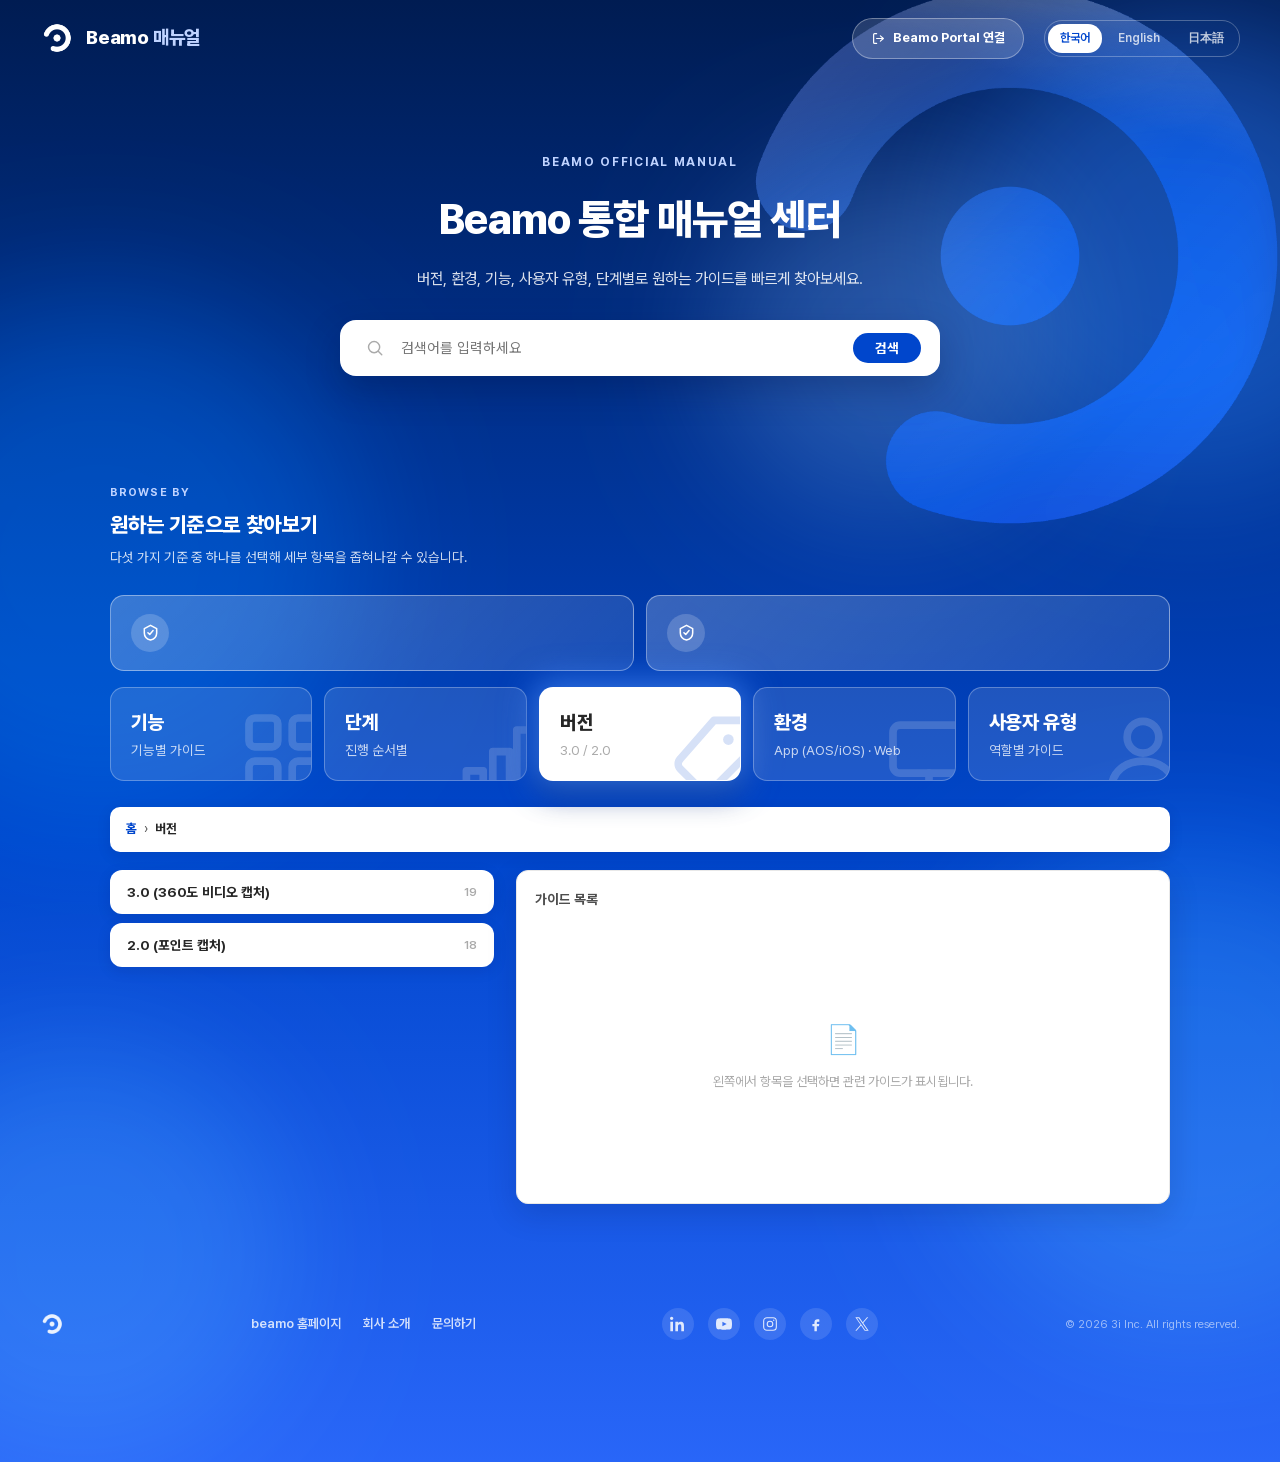
==== commit 31f7ce62: "markups" ====
--- a/index.html
+++ b/index.html
@@ -59,6 +59,23 @@
     <p id="browse-desc">다섯 가지 기준 중 하나를 선택해 세부 항목을 좁혀나갈 수 있습니다.</p>
   </div>
 
+  <div class="quick-manual-row" id="quick-manual-row">
+    <button type="button" class="qm-btn" data-key="qm-surveyor-app">
+      <span class="qm-icon"><svg viewBox="0 0 20 20" fill="none" stroke="currentColor"><path d="M10 2.5 3.5 6v4.5c0 3.7 2.7 6.4 6.5 7.5 3.8-1.1 6.5-3.8 6.5-7.5V6L10 2.5Z" stroke-width="1.6" stroke-linejoin="round"/><path d="M7.3 10.2 9.2 12l3.5-4" stroke-width="1.6" stroke-linecap="round" stroke-linejoin="round"/></svg></span>
+      <span class="qm-content">
+        <span class="qm-title" id="qm-surveyor-title"></span>
+        <span class="qm-sub" id="qm-surveyor-sub"></span>
+      </span>
+    </button>
+    <button type="button" class="qm-btn" data-key="qm-admin-web">
+      <span class="qm-icon"><svg viewBox="0 0 20 20" fill="none" stroke="currentColor"><path d="M10 2.5 3.5 6v4.5c0 3.7 2.7 6.4 6.5 7.5 3.8-1.1 6.5-3.8 6.5-7.5V6L10 2.5Z" stroke-width="1.6" stroke-linejoin="round"/><path d="M7.3 10.2 9.2 12l3.5-4" stroke-width="1.6" stroke-linecap="round" stroke-linejoin="round"/></svg></span>
+      <span class="qm-content">
+        <span class="qm-title" id="qm-admin-title"></span>
+        <span class="qm-sub" id="qm-admin-sub"></span>
+      </span>
+    </button>
+  </div>
+
   <div class="tabs" id="tabs"></div>
   <div class="breadcrumb" id="breadcrumb"></div>
 
--- a/style.css
+++ b/style.css
@@ -183,16 +183,16 @@
 .hero-search{
   position:relative;z-index:2;max-width:600px;margin:0 auto;display:flex;align-items:center;gap:10px;
   background:#fff;border:1.5px solid rgba(255,255,255,0.4);border-radius:16px;
-  padding:15px 20px;box-shadow:0 14px 34px rgba(0,15,60,0.25);
+  padding:11px 18px;box-shadow:0 14px 34px rgba(0,15,60,0.25);
   max-height:80px;
   transition:opacity .45s ease, max-height .6s ease, margin .6s ease, padding .6s ease, border-width .45s ease, box-shadow .45s ease, visibility 0s linear 0s;
 }
 .hero-search input{flex:1;border:none;outline:none;font-size:14.5px;font-family:inherit;}
-.hero-search .search-icon{display:flex;align-items:center;color:var(--caption);flex-shrink:0;}
+.hero-search .search-icon{display:flex;align-items:center;justify-content:center;color:var(--caption);flex-shrink:0;width:32px;height:32px;border-radius:50%;}
 .hero-search .search-icon svg{width:18px;height:18px;stroke:currentColor;fill:none;}
 .hero-search-submit{
   flex-shrink:0;background:var(--primary);color:#fff;font-size:13.5px;font-weight:700;
-  padding:10px 22px;border-radius:11px;transition:background .15s ease;
+  padding:7px 22px;border-radius:20px;transition:background .15s ease;
 }
 .hero-search-submit:hover{background:var(--primary-hover);}
 
@@ -227,7 +227,7 @@
 .floating-search-btn{
   width:52px;height:52px;flex-shrink:0;
   display:flex;align-items:center;justify-content:center;
-  color:var(--primary);background:none;border:none;cursor:pointer;
+  color:var(--primary);background:none;border:none;cursor:pointer;border-radius:50%;
 }
 .floating-search-btn svg{width:19px;height:19px;stroke:currentColor;fill:none;}
 .floating-search-input{
@@ -242,7 +242,7 @@
 }
 .floating-search-submit{
   flex-shrink:0;background:var(--primary);color:#fff;font-size:13px;font-weight:700;
-  padding:0 18px;height:38px;margin-right:7px;border-radius:9px;
+  padding:0 18px;height:38px;margin-right:7px;border-radius:19px;
   width:0;opacity:0;overflow:hidden;padding-left:0;padding-right:0;margin-right:0;
   transition:opacity .2s ease, background .15s ease;
 }
@@ -290,6 +290,27 @@
 .tab-sub{font-size:13.5px;color:rgba(255,255,255,0.75);}
 .tab-btn.active .tab-sub{color:var(--caption);}
 
+/* quick manual CTA row (above the 5 browse-by cards) */
+.quick-manual-row{
+  display:grid;grid-template-columns:1fr 1fr;gap:12px;margin-bottom:16px;
+}
+.qm-btn{
+  display:flex;align-items:center;gap:14px;
+  padding:18px 20px;border:1.5px solid rgba(255,255,255,0.4);border-radius:14px;
+  background:linear-gradient(135deg, rgba(255,255,255,0.22) 0%, rgba(255,255,255,0.1) 100%);
+  text-align:left;transition:all .15s ease;
+}
+.qm-btn:hover{border-color:#fff;background:linear-gradient(135deg, rgba(255,255,255,0.3) 0%, rgba(255,255,255,0.14) 100%);}
+.qm-icon{
+  flex-shrink:0;width:38px;height:38px;border-radius:50%;
+  display:flex;align-items:center;justify-content:center;
+  background:rgba(255,255,255,0.18);color:#fff;
+}
+.qm-icon svg{width:19px;height:19px;}
+.qm-content{display:flex;flex-direction:column;gap:2px;}
+.qm-title{font-size:15px;font-weight:800;color:#fff;letter-spacing:-0.01em;}
+.qm-sub{font-size:12px;color:rgba(255,255,255,0.75);}
+
 /* breadcrumb */
 .breadcrumb{
   display:flex;align-items:center;flex-wrap:wrap;gap:7px;font-size:13px;color:var(--text-secondary);
@@ -300,7 +321,7 @@
 .breadcrumb .crumb-current{color:var(--text);font-weight:700;}
 
 /* panel: chip list + results */
-.panel{display:grid;grid-template-columns:1fr 1.7fr;gap:22px;align-items:start;transition:grid-template-columns .15s ease;}
+.panel{display:grid;grid-template-columns:1fr 1.7fr;gap:22px;align-items:stretch;transition:grid-template-columns .15s ease;}
 .panel.reading-mode{grid-template-columns:1fr;}
 .panel.reading-mode .chip-list{display:none;}
 .chip-list{display:flex;flex-direction:column;gap:9px;}
@@ -455,6 +476,7 @@
 }
 @media (max-width:600px){
   .tabs{grid-template-columns:repeat(2,1fr);}
+  .quick-manual-row{grid-template-columns:1fr;}
 
   .article-card{flex-direction:column;align-items:flex-start;}
   .article-card .badge{white-space:normal;}
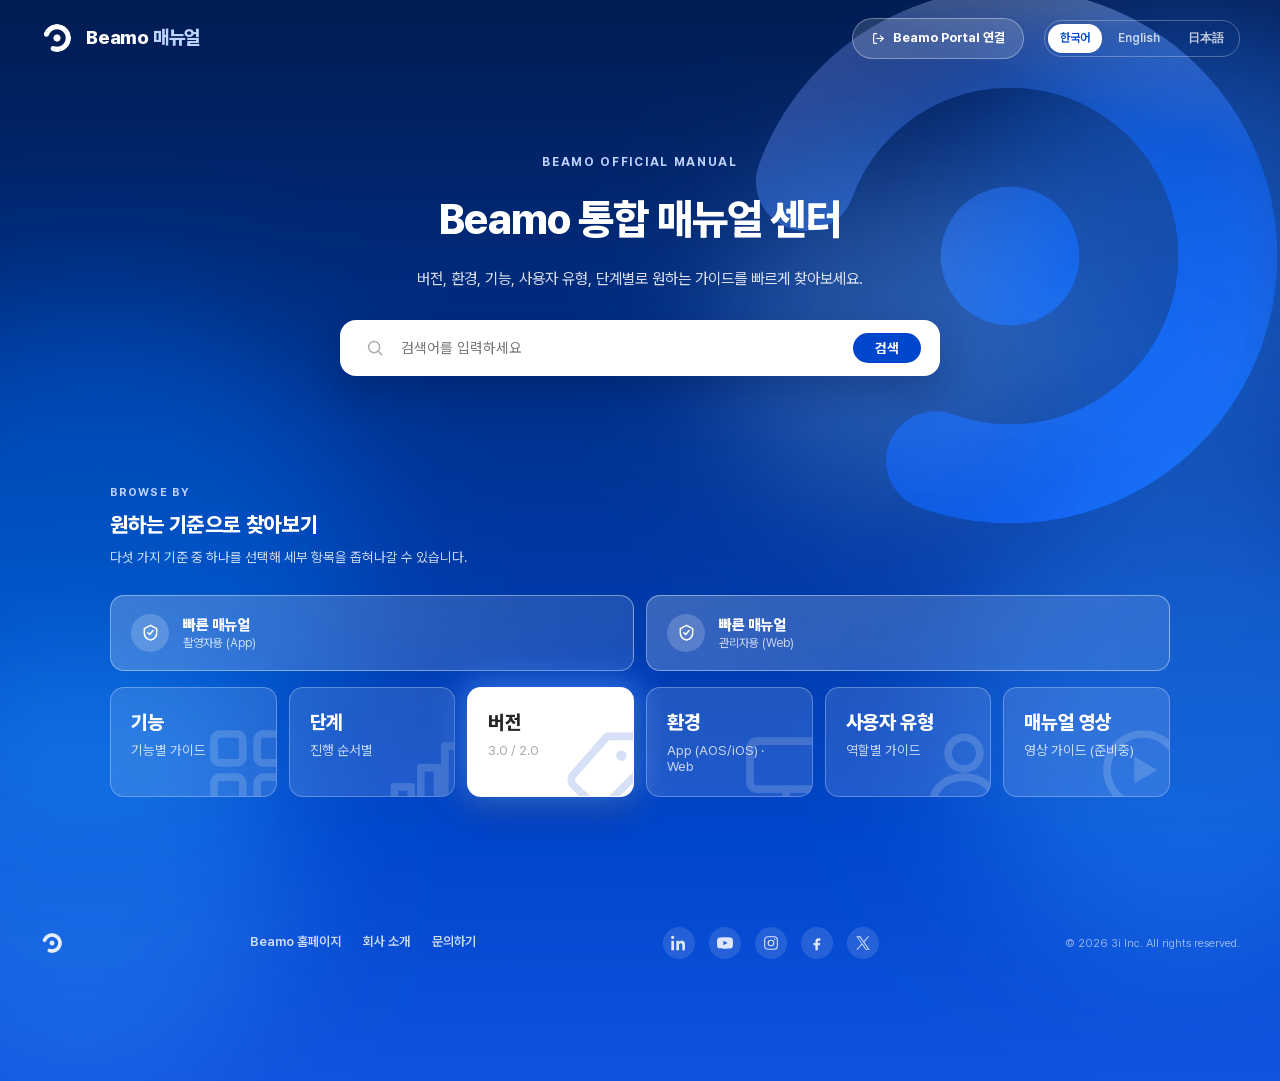
==== commit 9042a6dd: "오타 수정" ====
--- a/index.html
+++ b/index.html
@@ -43,7 +43,7 @@
 <section class="hero">
   <div class="hero-watermark" aria-hidden="true"></div>
   <div class="hero-label" id="hero-label">BEAMO OFFICIAL MANUAL</div>
-  <h1 id="hero-title">beamo 통합 매뉴얼 센터</h1>
+  <h1 id="hero-title">Beamo 통합 매뉴얼 센터</h1>
   <p id="hero-subtitle">버전, 환경, 기능, 사용자 유형, 단계별로 원하는 가이드를 빠르게 찾아보세요.</p>
   <div class="hero-search">
     <span class="search-icon" aria-hidden="true"><svg viewBox="0 0 20 20" fill="none" stroke="currentColor"><circle cx="9" cy="9" r="6.2" stroke-width="1.6"/><path d="M13.6 13.6 17.5 17.5" stroke-width="1.6" stroke-linecap="round"/></svg></span>
@@ -89,7 +89,7 @@
 </section>
 
 <footer>
-  <img src="beamo-mark-white.png" alt="beamo" class="footer-logo" />
+  <img src="beamo-mark-white.png" alt="Beamo" class="footer-logo" />
   <div class="footer-links" id="footer-links"></div>
   <div class="footer-social" id="footer-social"></div>
   <div class="footer-copy" id="footer-copy"></div>
--- a/style.css
+++ b/style.css
@@ -187,7 +187,7 @@
   max-height:80px;
   transition:opacity .45s ease, max-height .6s ease, margin .6s ease, padding .6s ease, border-width .45s ease, box-shadow .45s ease, visibility 0s linear 0s;
 }
-.hero-search input{flex:1;border:none;outline:none;font-size:14.5px;font-family:inherit;}
+.hero-search input{flex:1;min-width:0;border:none;outline:none;font-size:14.5px;font-family:inherit;}
 .hero-search .search-icon{display:flex;align-items:center;justify-content:center;color:var(--caption);flex-shrink:0;width:32px;height:32px;border-radius:50%;}
 .hero-search .search-icon svg{width:18px;height:18px;stroke:currentColor;fill:none;}
 .hero-search-submit{
@@ -263,7 +263,7 @@
 .section-head p{font-size:13.5px;color:rgba(255,255,255,0.8);margin-top:6px;word-break:keep-all;}
 
 .tabs{
-  display:grid;grid-template-columns:repeat(5,1fr);gap:12px;margin-bottom:26px;
+  display:grid;grid-template-columns:repeat(6,1fr);gap:12px;margin-bottom:26px;
 }
 .tab-btn{
   position:relative;overflow:hidden;
@@ -301,27 +301,38 @@
   text-align:left;transition:all .15s ease;
 }
 .qm-btn:hover{border-color:#fff;background:linear-gradient(135deg, rgba(255,255,255,0.3) 0%, rgba(255,255,255,0.14) 100%);}
+.qm-btn.active{
+  background:#fff;border-color:transparent;
+  box-shadow:
+    0 0 32px 6px rgba(70,140,255,0.7),
+    0 14px 30px rgba(0,10,45,0.4);
+}
 .qm-icon{
   flex-shrink:0;width:38px;height:38px;border-radius:50%;
   display:flex;align-items:center;justify-content:center;
   background:rgba(255,255,255,0.18);color:#fff;
 }
+.qm-btn.active .qm-icon{background:var(--primary-light);color:var(--primary);}
 .qm-icon svg{width:19px;height:19px;}
 .qm-content{display:flex;flex-direction:column;gap:2px;}
 .qm-title{font-size:15px;font-weight:800;color:#fff;letter-spacing:-0.01em;}
+.qm-btn.active .qm-title{color:var(--text);}
 .qm-sub{font-size:12px;color:rgba(255,255,255,0.75);}
+.qm-btn.active .qm-sub{color:var(--caption);}
 
 /* breadcrumb */
 .breadcrumb{
-  display:flex;align-items:center;flex-wrap:wrap;gap:7px;font-size:13px;color:var(--text-secondary);
+  display:none;align-items:center;flex-wrap:wrap;gap:7px;font-size:13px;color:var(--text-secondary);
   margin-bottom:18px;padding:12px 16px;background:#fff;border-radius:10px;
   box-shadow:0 4px 14px rgba(0,20,70,0.12);
 }
+body.browsing .breadcrumb{display:flex;}
 .breadcrumb b{color:var(--primary);font-weight:700;cursor:pointer;}
 .breadcrumb .crumb-current{color:var(--text);font-weight:700;}
 
-/* panel: chip list + results */
-.panel{display:grid;grid-template-columns:1fr 1.7fr;gap:22px;align-items:stretch;transition:grid-template-columns .15s ease;}
+/* panel: chip list + results — hidden on first landing until a card is picked */
+.panel{display:none;grid-template-columns:1fr 1.7fr;gap:22px;align-items:stretch;transition:grid-template-columns .15s ease;}
+body.browsing .panel{display:grid;}
 .panel.reading-mode{grid-template-columns:1fr;}
 .panel.reading-mode .chip-list{display:none;}
 .chip-list{display:flex;flex-direction:column;gap:9px;}
@@ -398,6 +409,7 @@
 .article-body hr{border:none;border-top:1px solid var(--border);margin:26px 0;}
 .article-body img{max-width:100%;height:auto;border-radius:10px;border:1px solid var(--border);margin:10px 0 18px;display:block;cursor:zoom-in;transition:opacity .15s ease;}
 .article-body img:hover{opacity:0.88;}
+.article-body img.img-portrait{max-width:50%;}
 
 /* image lightbox */
 .lightbox-overlay{
@@ -511,6 +523,7 @@
   body.mobile-article-view header,
   body.mobile-article-view .hero,
   body.mobile-article-view .section-head,
+  body.mobile-article-view .quick-manual-row,
   body.mobile-article-view .tabs,
   body.mobile-article-view .breadcrumb,
   body.mobile-article-view footer{
